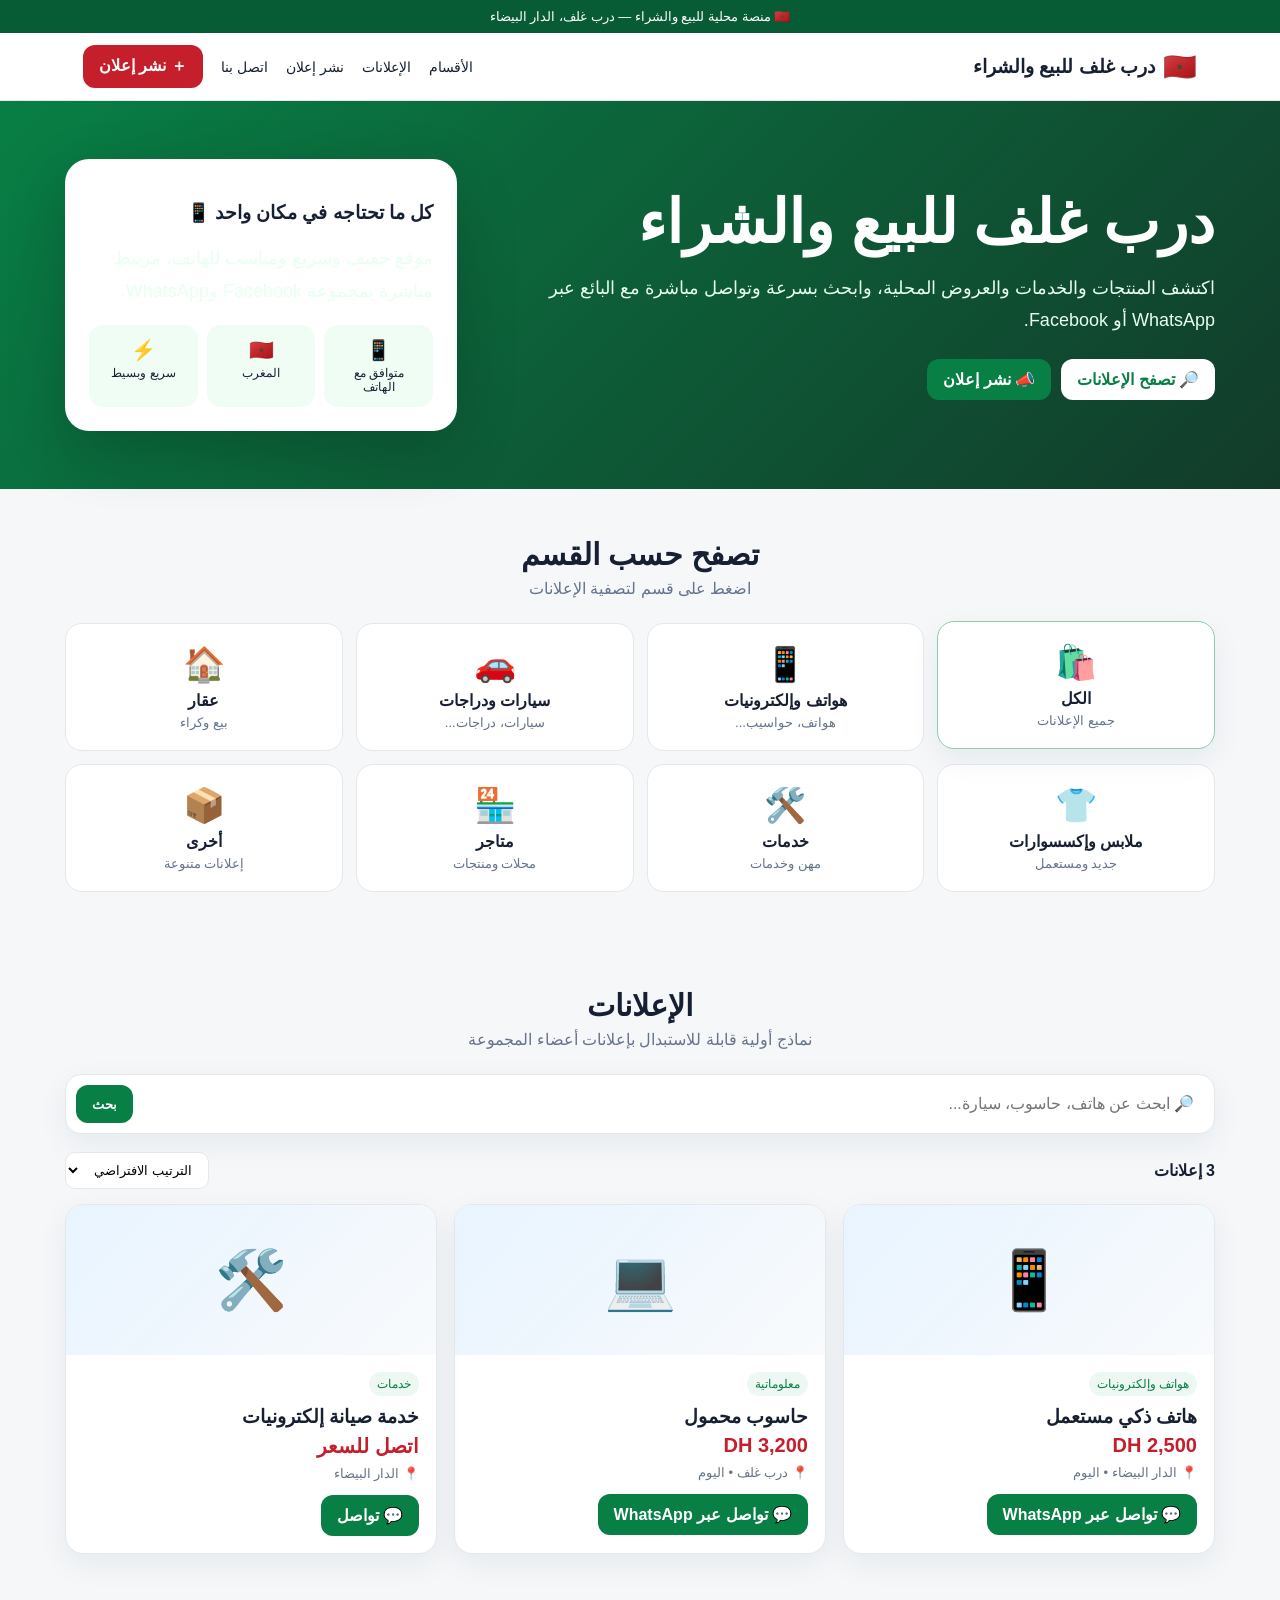
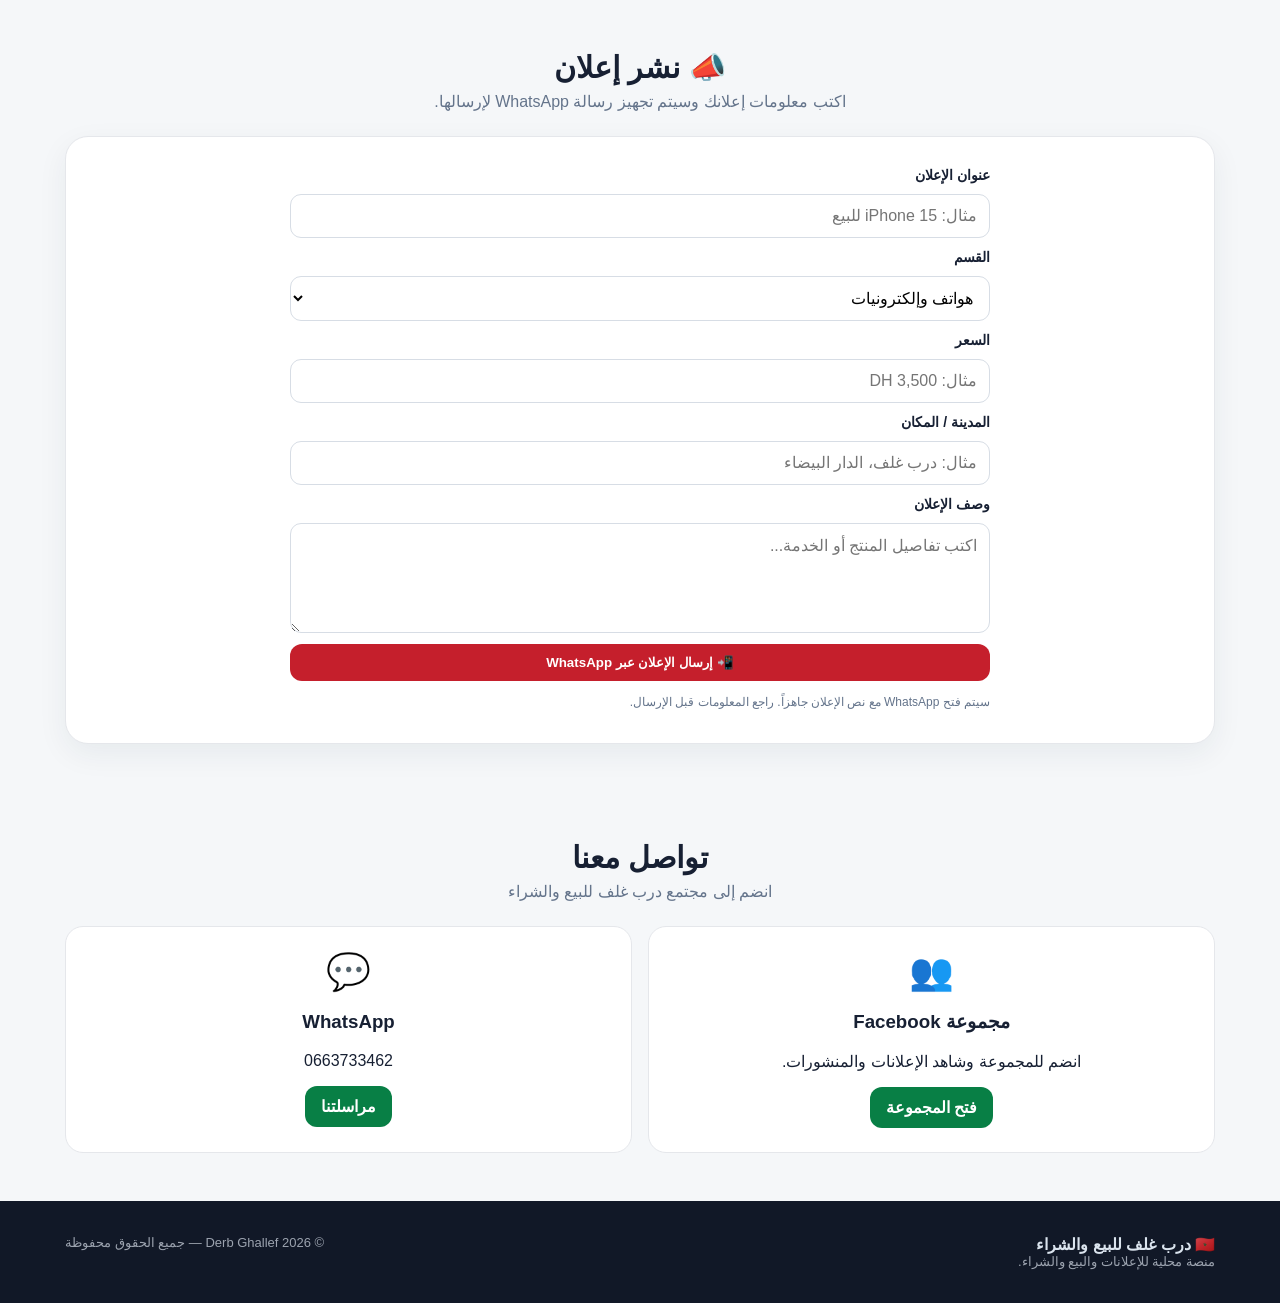
==== index.html @ d39ea241 "Add files via upload" ====
<!doctype html>
<html lang="ar" dir="rtl">
<head>
<meta charset="utf-8"><meta name="viewport" content="width=device-width,initial-scale=1">
<title>درب غلف للبيع والشراء 🇲🇦</title>
<meta name="description" content="درب غلف للبيع والشراء — إعلانات محلية في الدار البيضاء والمغرب.">
<style>
:root{--g:#087f45;--gd:#075c35;--r:#c51f2c;--ink:#172033;--mut:#64748b;--bg:#f5f7f9;--card:#fff;--line:#e5e7eb;--shadow:0 10px 30px #102a4310}*{box-sizing:border-box}html{scroll-behavior:smooth}body{margin:0;background:var(--bg);color:var(--ink);font-family:Arial,"Noto Sans Arabic",sans-serif}a{text-decoration:none;color:inherit}.top{background:var(--gd);color:#fff;text-align:center;padding:9px 12px;font-size:13px}header{background:#fff;border-bottom:1px solid var(--line);position:sticky;top:0;z-index:20}.nav{max-width:1150px;margin:auto;padding:12px 18px;display:flex;align-items:center;gap:18px}.logo{font-weight:900;font-size:19px;display:flex;align-items:center;gap:8px;white-space:nowrap}.logo span:first-child{font-size:27px}.links{display:flex;gap:18px;margin-right:auto;font-size:14px}.btn{display:inline-flex;align-items:center;justify-content:center;gap:7px;background:var(--g);color:#fff;border:0;border-radius:12px;padding:11px 16px;font-weight:800;cursor:pointer}.btn.red{background:var(--r)}.btn.light{background:#eef8f2;color:var(--g)}.hero{background:linear-gradient(135deg,#087f45,#123b2a);color:#fff;padding:58px 18px}.wrap{max-width:1150px;margin:auto}.heroGrid{display:grid;grid-template-columns:1.3fr .7fr;gap:30px;align-items:center}.hero h1{font-size:clamp(34px,6vw,60px);line-height:1.05;margin:0 0 15px}.hero p{font-size:18px;line-height:1.8;color:#e8fff1;max-width:680px}.heroBtns{display:flex;gap:10px;flex-wrap:wrap;margin-top:22px}.hero .btn.light{background:#fff;color:var(--g)}.heroCard{background:#fff;color:var(--ink);border-radius:24px;padding:24px;box-shadow:0 20px 60px #0003}.stats{display:grid;grid-template-columns:repeat(3,1fr);gap:9px}.stat{background:#f0fdf4;border-radius:14px;padding:13px;text-align:center;font-size:12px}.stat b{display:block;color:var(--g);font-size:20px;margin-bottom:4px}section{padding:48px 18px}.title{text-align:center;margin-bottom:25px}.title h2{font-size:30px;margin:0 0 7px}.title p{color:var(--mut);margin:0}.searchBox{display:flex;gap:9px;background:#fff;padding:10px;border:1px solid var(--line);border-radius:16px;box-shadow:var(--shadow);margin-bottom:18px}.searchBox input{flex:1;border:0;outline:0;font-size:16px;padding:10px;background:transparent}.cats{display:grid;grid-template-columns:repeat(4,1fr);gap:13px}.cat{background:#fff;border:1px solid var(--line);border-radius:17px;padding:20px;text-align:center;transition:.2s;cursor:pointer}.cat:hover,.cat.active{border-color:#8bd0aa;transform:translateY(-2px);box-shadow:var(--shadow)}.cat i{font-style:normal;font-size:34px;display:block;margin-bottom:7px}.cat small{display:block;color:var(--mut);margin-top:5px}.listTop{display:flex;align-items:center;justify-content:space-between;gap:12px;margin-bottom:15px}.filter{border:1px solid var(--line);background:#fff;padding:9px 12px;border-radius:10px}.listings{display:grid;grid-template-columns:repeat(3,1fr);gap:17px}.item{background:#fff;border:1px solid var(--line);border-radius:18px;overflow:hidden;box-shadow:var(--shadow)}.pic{height:150px;display:grid;place-items:center;background:linear-gradient(135deg,#e8f4ff,#f8fafc);font-size:58px}.itembody{padding:17px}.tag{display:inline-block;background:#eef8f2;color:var(--g);font-size:12px;padding:5px 8px;border-radius:99px}.item h3{margin:10px 0 6px}.price{color:var(--r);font-size:20px;font-weight:900}.meta{color:var(--mut);font-size:13px;margin:8px 0 14px}.empty{display:none;text-align:center;padding:30px;color:var(--mut);background:#fff;border-radius:16px;border:1px dashed #cbd5e1}.cta{background:#fff;border:1px solid var(--line);border-radius:23px;padding:30px;text-align:center;box-shadow:var(--shadow)}.form{max-width:700px;margin:auto;text-align:right;display:grid;gap:11px}.form label{font-weight:700;font-size:14px}.form input,.form textarea,.form select{width:100%;border:1px solid #d7dde5;border-radius:11px;padding:12px;font:inherit;outline:0;background:#fff}.form textarea{min-height:110px;resize:vertical}.contactGrid{display:grid;grid-template-columns:1fr 1fr;gap:16px}.contactCard{background:#fff;border:1px solid var(--line);border-radius:18px;padding:24px;text-align:center}.contactCard .big{font-size:36px}.note{font-size:12px;color:var(--mut);line-height:1.7}footer{background:#111827;color:#dbe4ee;padding:34px 18px}.foot{max-width:1150px;margin:auto;display:flex;justify-content:space-between;gap:20px;flex-wrap:wrap}.small{color:#9ca3af;font-size:13px}.mobileBar{display:none}
@media(max-width:850px){.heroGrid{grid-template-columns:1fr}.links{display:none}.cats{grid-template-columns:repeat(2,1fr)}.listings{grid-template-columns:1fr 1fr}.contactGrid{grid-template-columns:1fr}}
@media(max-width:540px){.nav{padding:10px 12px}.logo{font-size:16px}.nav>.btn{font-size:12px;padding:9px 10px;margin-right:auto}.hero{padding:42px 15px}.hero h1{font-size:39px}.hero p{font-size:16px}.stats{grid-template-columns:1fr 1fr}.stat:last-child{grid-column:1/-1}.cats,.listings{grid-template-columns:1fr}.listTop{align-items:flex-start;flex-direction:column}.searchBox{position:sticky;top:58px;z-index:5}.mobileBar{display:flex;position:fixed;bottom:0;right:0;left:0;background:#fff;border-top:1px solid var(--line);z-index:30;padding:8px;gap:7px}.mobileBar a{flex:1;text-align:center;font-size:12px;padding:9px 4px;border-radius:10px}.mobileBar a:first-child{background:#eef8f2;color:var(--g)}.mobileBar a:last-child{background:var(--r);color:#fff}body{padding-bottom:60px}}
</style></head>
<body>
<div class="top">🇲🇦 منصة محلية للبيع والشراء — درب غلف، الدار البيضاء</div>
<header><nav class="nav wrap"><a class="logo" href="#"><span>🇲🇦</span>درب غلف للبيع والشراء</a><div class="links"><a href="#categories">الأقسام</a><a href="#annonces">الإعلانات</a><a href="#publish">نشر إعلان</a><a href="#contact">اتصل بنا</a></div><a class="btn red" href="#publish">＋ نشر إعلان</a></nav></header>
<main>
<section class="hero"><div class="wrap heroGrid"><div><h1>درب غلف للبيع والشراء</h1><p>اكتشف المنتجات والخدمات والعروض المحلية، وابحث بسرعة وتواصل مباشرة مع البائع عبر WhatsApp أو Facebook.</p><div class="heroBtns"><a class="btn light" href="#annonces">🔎 تصفح الإعلانات</a><a class="btn" href="#publish">📣 نشر إعلان</a></div></div><div class="heroCard"><h3>كل ما تحتاجه في مكان واحد 📱</h3><p>موقع خفيف وسريع ومناسب للهاتف، مرتبط مباشرة بمجموعة Facebook وWhatsApp.</p><div class="stats"><div class="stat"><b>📱</b>متوافق مع الهاتف</div><div class="stat"><b>🇲🇦</b>المغرب</div><div class="stat"><b>⚡</b>سريع وبسيط</div></div></div></div></section>
<section id="categories"><div class="wrap"><div class="title"><h2>تصفح حسب القسم</h2><p>اضغط على قسم لتصفية الإعلانات</p></div><div class="cats" id="cats">
<div class="cat active" data-cat="all"><i>🛍️</i><b>الكل</b><small>جميع الإعلانات</small></div><div class="cat" data-cat="phone"><i>📱</i><b>هواتف وإلكترونيات</b><small>هواتف، حواسيب...</small></div><div class="cat" data-cat="car"><i>🚗</i><b>سيارات ودراجات</b><small>سيارات، دراجات...</small></div><div class="cat" data-cat="home"><i>🏠</i><b>عقار</b><small>بيع وكراء</small></div><div class="cat" data-cat="fashion"><i>👕</i><b>ملابس وإكسسوارات</b><small>جديد ومستعمل</small></div><div class="cat" data-cat="service"><i>🛠️</i><b>خدمات</b><small>مهن وخدمات</small></div><div class="cat" data-cat="shop"><i>🏪</i><b>متاجر</b><small>محلات ومنتجات</small></div><div class="cat" data-cat="other"><i>📦</i><b>أخرى</b><small>إعلانات متنوعة</small></div>
</div></div></section>
<section id="annonces"><div class="wrap"><div class="title"><h2>الإعلانات</h2><p>نماذج أولية قابلة للاستبدال بإعلانات أعضاء المجموعة</p></div><div class="searchBox"><input id="search" placeholder="🔎 ابحث عن هاتف، حاسوب، سيارة..."><button class="btn" onclick="filterAds()">بحث</button></div><div class="listTop"><b id="count">3 إعلانات</b><select class="filter" id="sort" onchange="sortAds()"><option value="default">الترتيب الافتراضي</option><option value="price">السعر: من الأقل</option></select></div><div class="listings" id="listings">
<article class="item" data-cat="phone" data-title="هاتف ذكي مستعمل" data-price="2500"><div class="pic">📱</div><div class="itembody"><span class="tag">هواتف وإلكترونيات</span><h3>هاتف ذكي مستعمل</h3><div class="price">2,500 DH</div><div class="meta">📍 الدار البيضاء • اليوم</div><a class="btn" href="https://wa.me/212663733462?text=السلام%20عليكم،%20أريد%20الاستفسار%20عن%20إعلان%20الهاتف" target="_blank" rel="noopener">💬 تواصل عبر WhatsApp</a></div></article>
<article class="item" data-cat="phone" data-title="حاسوب محمول" data-price="3200"><div class="pic">💻</div><div class="itembody"><span class="tag">معلوماتية</span><h3>حاسوب محمول</h3><div class="price">3,200 DH</div><div class="meta">📍 درب غلف • اليوم</div><a class="btn" href="https://wa.me/212663733462?text=السلام%20عليكم،%20أريد%20الاستفسار%20عن%20إعلان%20الحاسوب" target="_blank" rel="noopener">💬 تواصل عبر WhatsApp</a></div></article>
<article class="item" data-cat="service" data-title="خدمة صيانة إلكترونيات" data-price="0"><div class="pic">🛠️</div><div class="itembody"><span class="tag">خدمات</span><h3>خدمة صيانة إلكترونيات</h3><div class="price">اتصل للسعر</div><div class="meta">📍 الدار البيضاء</div><a class="btn" href="https://wa.me/212663733462?text=السلام%20عليكم،%20أريد%20الاستفسار%20عن%20خدمة%20الصيانة" target="_blank" rel="noopener">💬 تواصل</a></div></article>
</div><div class="empty" id="empty">لم نجد إعلاناً مطابقاً لبحثك. جرّب كلمة أخرى.</div></div></section>
<section id="publish"><div class="wrap"><div class="title"><h2>📣 نشر إعلان</h2><p>اكتب معلومات إعلانك وسيتم تجهيز رسالة WhatsApp لإرسالها.</p></div><div class="cta"><div class="form"><label>عنوان الإعلان</label><input id="adTitle" placeholder="مثال: iPhone 15 للبيع"><label>القسم</label><select id="adCat"><option>هواتف وإلكترونيات</option><option>سيارات ودراجات</option><option>عقار</option><option>ملابس وإكسسوارات</option><option>خدمات</option><option>متاجر</option><option>أخرى</option></select><label>السعر</label><input id="adPrice" placeholder="مثال: 3,500 DH"><label>المدينة / المكان</label><input id="adPlace" placeholder="مثال: درب غلف، الدار البيضاء"><label>وصف الإعلان</label><textarea id="adDesc" placeholder="اكتب تفاصيل المنتج أو الخدمة..."></textarea><button class="btn red" onclick="sendAd()">📲 إرسال الإعلان عبر WhatsApp</button><div class="note">سيتم فتح WhatsApp مع نص الإعلان جاهزاً. راجع المعلومات قبل الإرسال.</div></div></div></div></section>
<section id="contact"><div class="wrap"><div class="title"><h2>تواصل معنا</h2><p>انضم إلى مجتمع درب غلف للبيع والشراء</p></div><div class="contactGrid"><div class="contactCard"><div class="big">👥</div><h3>مجموعة Facebook</h3><p>انضم للمجموعة وشاهد الإعلانات والمنشورات.</p><a class="btn" href="https://www.facebook.com/share/g/1dD9e8fF5Z/" target="_blank" rel="noopener">فتح المجموعة</a></div><div class="contactCard"><div class="big">💬</div><h3>WhatsApp</h3><p>0663733462</p><a class="btn" href="https://wa.me/212663733462" target="_blank" rel="noopener">مراسلتنا</a></div></div></div></section>
</main>
<footer><div class="foot"><div><strong>🇲🇦 درب غلف للبيع والشراء</strong><div class="small">منصة محلية للإعلانات والبيع والشراء.</div></div><div class="small">© 2026 Derb Ghallef — جميع الحقوق محفوظة</div></div></footer>
<div class="mobileBar"><a href="#annonces">🔎 الإعلانات</a><a href="#publish">📣 نشر إعلان</a></div>
<script>
let selected='all';
const cards=()=>Array.from(document.querySelectorAll('.item'));
function filterAds(){const q=document.getElementById('search').value.trim().toLowerCase();let n=0;cards().forEach(c=>{const okCat=selected==='all'||c.dataset.cat===selected;const okText=!q||c.dataset.title.toLowerCase().includes(q);const show=okCat&&okText;c.style.display=show?'block':'none';if(show)n++});document.getElementById('count').textContent=n+' إعلانات';document.getElementById('empty').style.display=n?'none':'block'}
document.querySelectorAll('.cat').forEach(c=>c.addEventListener('click',()=>{document.querySelectorAll('.cat').forEach(x=>x.classList.remove('active'));c.classList.add('active');selected=c.dataset.cat;filterAds();document.getElementById('annonces').scrollIntoView({behavior:'smooth'})}));
document.getElementById('search').addEventListener('input',filterAds);
function sortAds(){if(document.getElementById('sort').value==='price'){const box=document.getElementById('listings');cards().sort((a,b)=>Number(a.dataset.price)-Number(b.dataset.price)).forEach(c=>box.appendChild(c))}}
function sendAd(){const t=document.getElementById('adTitle').value.trim(),cat=document.getElementById('adCat').value,p=document.getElementById('adPrice').value.trim(),place=document.getElementById('adPlace').value.trim(),d=document.getElementById('adDesc').value.trim();if(!t||!p||!place||!d){alert('المرجو ملء جميع الخانات الأساسية.');return}const msg=`السلام عليكم، أريد نشر إعلان على موقع درب غلف للبيع والشراء\n\n📌 العنوان: ${t}\n📂 القسم: ${cat}\n💰 السعر: ${p}\n📍 المكان: ${place}\n📝 الوصف: ${d}`;window.open('https://wa.me/212663733462?text='+encodeURIComponent(msg),'_blank')}
</script></body></html>
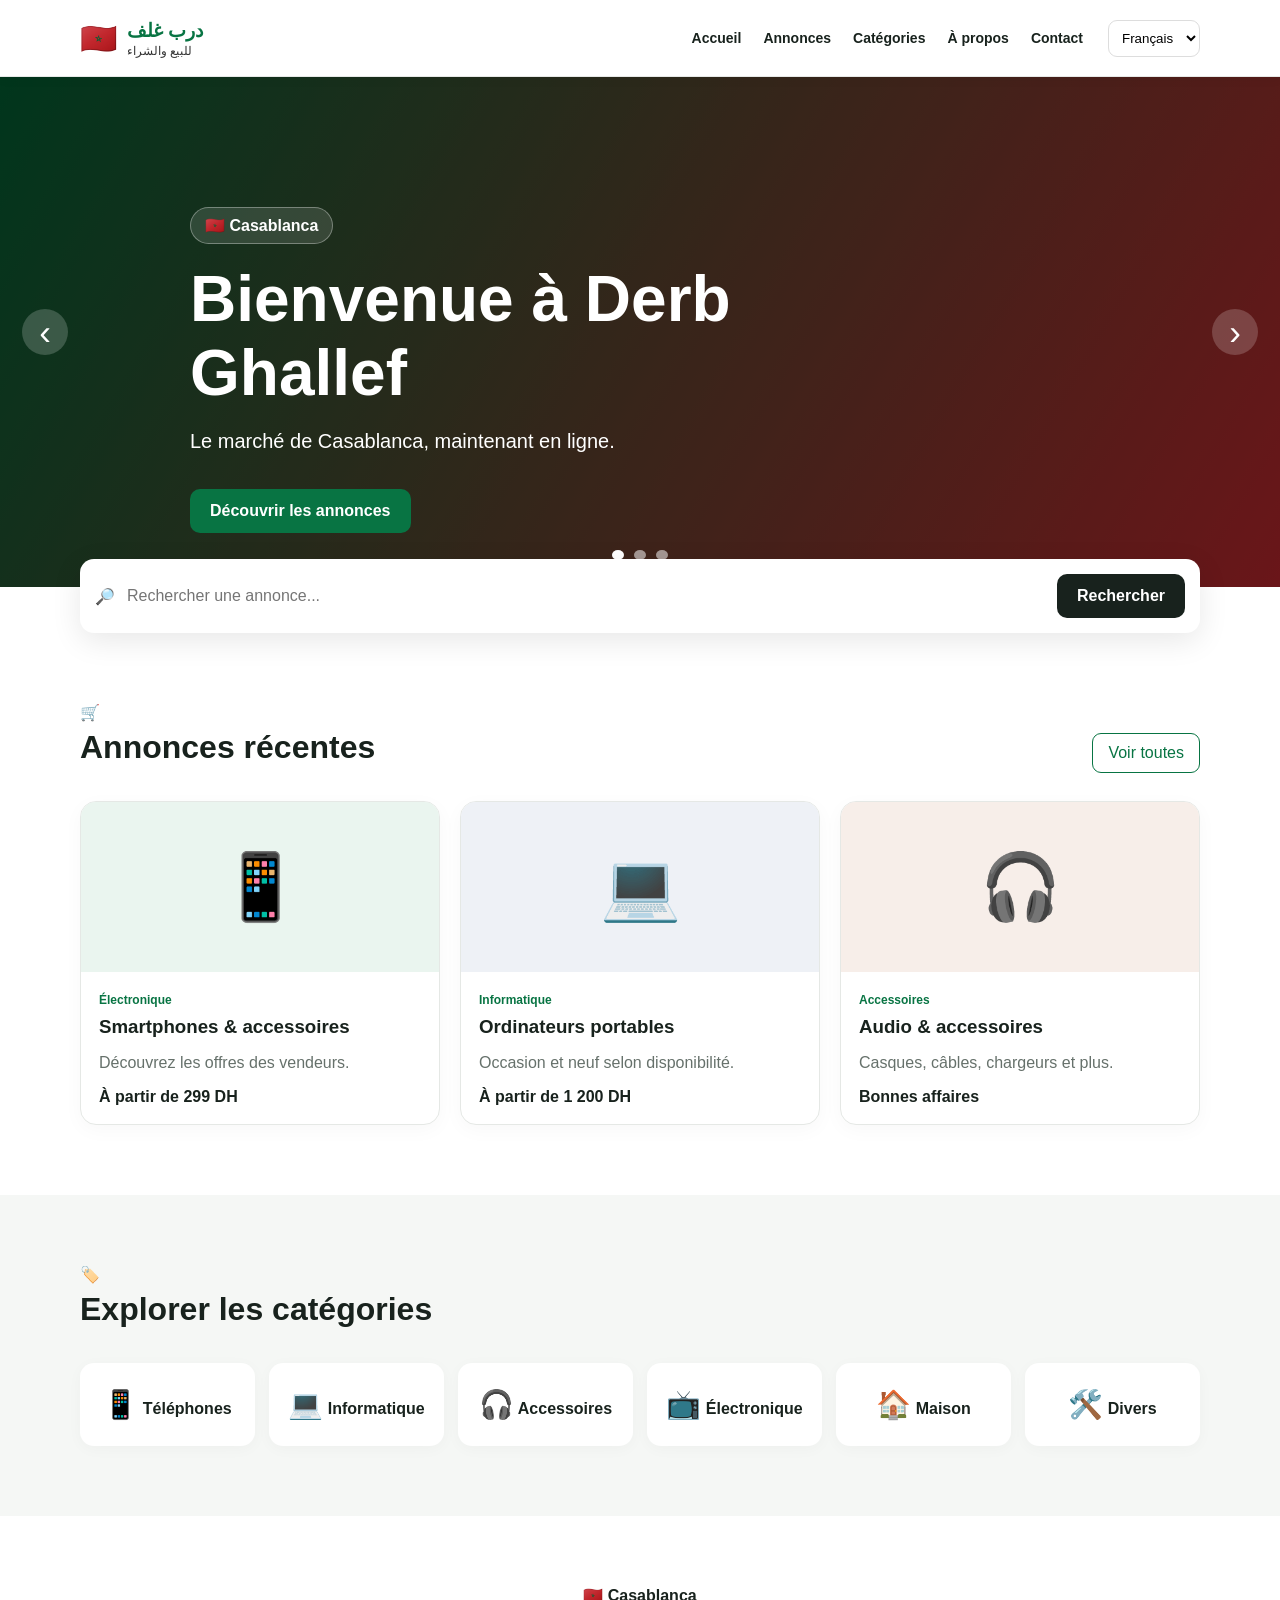
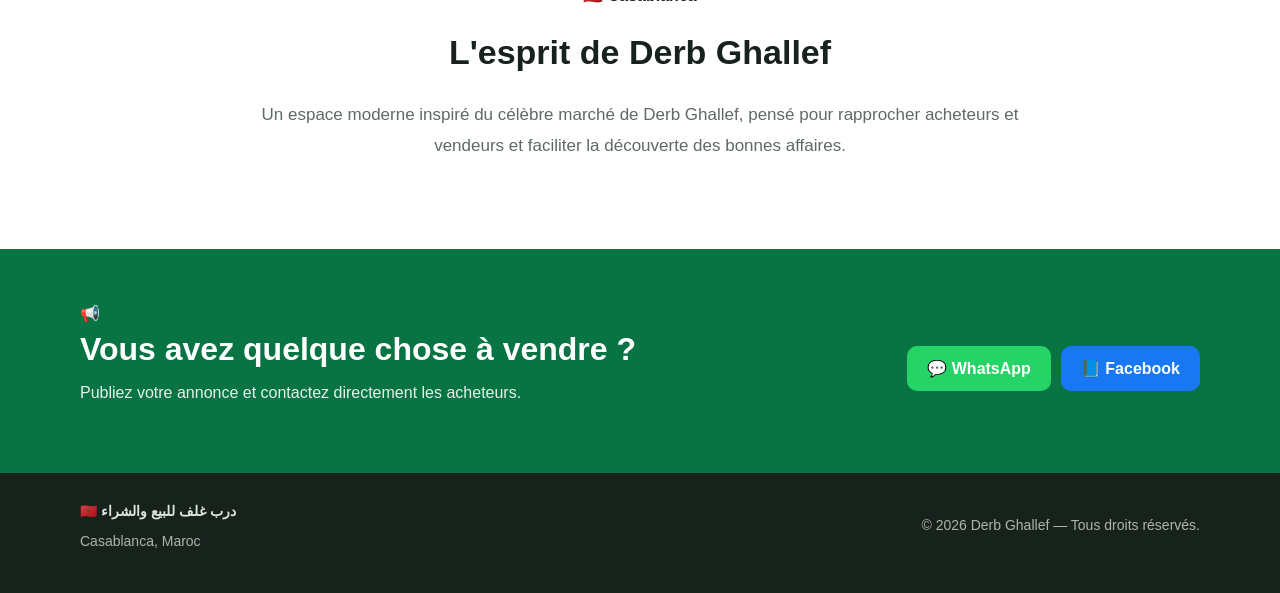
==== commit 7b8fd81e: "Add files via upload" ====
--- a/index.html
+++ b/index.html
@@ -1,38 +1,79 @@
-<!doctype html>
-<html lang="ar" dir="rtl">
+<!DOCTYPE html>
+<html lang="fr" dir="ltr">
 <head>
-<meta charset="utf-8"><meta name="viewport" content="width=device-width,initial-scale=1">
-<title>درب غلف للبيع والشراء 🇲🇦</title>
-<meta name="description" content="درب غلف للبيع والشراء — إعلانات محلية في الدار البيضاء والمغرب.">
-<style>
-:root{--g:#087f45;--gd:#075c35;--r:#c51f2c;--ink:#172033;--mut:#64748b;--bg:#f5f7f9;--card:#fff;--line:#e5e7eb;--shadow:0 10px 30px #102a4310}*{box-sizing:border-box}html{scroll-behavior:smooth}body{margin:0;background:var(--bg);color:var(--ink);font-family:Arial,"Noto Sans Arabic",sans-serif}a{text-decoration:none;color:inherit}.top{background:var(--gd);color:#fff;text-align:center;padding:9px 12px;font-size:13px}header{background:#fff;border-bottom:1px solid var(--line);position:sticky;top:0;z-index:20}.nav{max-width:1150px;margin:auto;padding:12px 18px;display:flex;align-items:center;gap:18px}.logo{font-weight:900;font-size:19px;display:flex;align-items:center;gap:8px;white-space:nowrap}.logo span:first-child{font-size:27px}.links{display:flex;gap:18px;margin-right:auto;font-size:14px}.btn{display:inline-flex;align-items:center;justify-content:center;gap:7px;background:var(--g);color:#fff;border:0;border-radius:12px;padding:11px 16px;font-weight:800;cursor:pointer}.btn.red{background:var(--r)}.btn.light{background:#eef8f2;color:var(--g)}.hero{background:linear-gradient(135deg,#087f45,#123b2a);color:#fff;padding:58px 18px}.wrap{max-width:1150px;margin:auto}.heroGrid{display:grid;grid-template-columns:1.3fr .7fr;gap:30px;align-items:center}.hero h1{font-size:clamp(34px,6vw,60px);line-height:1.05;margin:0 0 15px}.hero p{font-size:18px;line-height:1.8;color:#e8fff1;max-width:680px}.heroBtns{display:flex;gap:10px;flex-wrap:wrap;margin-top:22px}.hero .btn.light{background:#fff;color:var(--g)}.heroCard{background:#fff;color:var(--ink);border-radius:24px;padding:24px;box-shadow:0 20px 60px #0003}.stats{display:grid;grid-template-columns:repeat(3,1fr);gap:9px}.stat{background:#f0fdf4;border-radius:14px;padding:13px;text-align:center;font-size:12px}.stat b{display:block;color:var(--g);font-size:20px;margin-bottom:4px}section{padding:48px 18px}.title{text-align:center;margin-bottom:25px}.title h2{font-size:30px;margin:0 0 7px}.title p{color:var(--mut);margin:0}.searchBox{display:flex;gap:9px;background:#fff;padding:10px;border:1px solid var(--line);border-radius:16px;box-shadow:var(--shadow);margin-bottom:18px}.searchBox input{flex:1;border:0;outline:0;font-size:16px;padding:10px;background:transparent}.cats{display:grid;grid-template-columns:repeat(4,1fr);gap:13px}.cat{background:#fff;border:1px solid var(--line);border-radius:17px;padding:20px;text-align:center;transition:.2s;cursor:pointer}.cat:hover,.cat.active{border-color:#8bd0aa;transform:translateY(-2px);box-shadow:var(--shadow)}.cat i{font-style:normal;font-size:34px;display:block;margin-bottom:7px}.cat small{display:block;color:var(--mut);margin-top:5px}.listTop{display:flex;align-items:center;justify-content:space-between;gap:12px;margin-bottom:15px}.filter{border:1px solid var(--line);background:#fff;padding:9px 12px;border-radius:10px}.listings{display:grid;grid-template-columns:repeat(3,1fr);gap:17px}.item{background:#fff;border:1px solid var(--line);border-radius:18px;overflow:hidden;box-shadow:var(--shadow)}.pic{height:150px;display:grid;place-items:center;background:linear-gradient(135deg,#e8f4ff,#f8fafc);font-size:58px}.itembody{padding:17px}.tag{display:inline-block;background:#eef8f2;color:var(--g);font-size:12px;padding:5px 8px;border-radius:99px}.item h3{margin:10px 0 6px}.price{color:var(--r);font-size:20px;font-weight:900}.meta{color:var(--mut);font-size:13px;margin:8px 0 14px}.empty{display:none;text-align:center;padding:30px;color:var(--mut);background:#fff;border-radius:16px;border:1px dashed #cbd5e1}.cta{background:#fff;border:1px solid var(--line);border-radius:23px;padding:30px;text-align:center;box-shadow:var(--shadow)}.form{max-width:700px;margin:auto;text-align:right;display:grid;gap:11px}.form label{font-weight:700;font-size:14px}.form input,.form textarea,.form select{width:100%;border:1px solid #d7dde5;border-radius:11px;padding:12px;font:inherit;outline:0;background:#fff}.form textarea{min-height:110px;resize:vertical}.contactGrid{display:grid;grid-template-columns:1fr 1fr;gap:16px}.contactCard{background:#fff;border:1px solid var(--line);border-radius:18px;padding:24px;text-align:center}.contactCard .big{font-size:36px}.note{font-size:12px;color:var(--mut);line-height:1.7}footer{background:#111827;color:#dbe4ee;padding:34px 18px}.foot{max-width:1150px;margin:auto;display:flex;justify-content:space-between;gap:20px;flex-wrap:wrap}.small{color:#9ca3af;font-size:13px}.mobileBar{display:none}
-@media(max-width:850px){.heroGrid{grid-template-columns:1fr}.links{display:none}.cats{grid-template-columns:repeat(2,1fr)}.listings{grid-template-columns:1fr 1fr}.contactGrid{grid-template-columns:1fr}}
-@media(max-width:540px){.nav{padding:10px 12px}.logo{font-size:16px}.nav>.btn{font-size:12px;padding:9px 10px;margin-right:auto}.hero{padding:42px 15px}.hero h1{font-size:39px}.hero p{font-size:16px}.stats{grid-template-columns:1fr 1fr}.stat:last-child{grid-column:1/-1}.cats,.listings{grid-template-columns:1fr}.listTop{align-items:flex-start;flex-direction:column}.searchBox{position:sticky;top:58px;z-index:5}.mobileBar{display:flex;position:fixed;bottom:0;right:0;left:0;background:#fff;border-top:1px solid var(--line);z-index:30;padding:8px;gap:7px}.mobileBar a{flex:1;text-align:center;font-size:12px;padding:9px 4px;border-radius:10px}.mobileBar a:first-child{background:#eef8f2;color:var(--g)}.mobileBar a:last-child{background:var(--r);color:#fff}body{padding-bottom:60px}}
-</style></head>
+<meta charset="UTF-8">
+<meta name="viewport" content="width=device-width, initial-scale=1.0">
+<title>درب غلف للبيع والشراء</title>
+<meta name="description" content="درب غلف للبيع والشراء - سوق درب غلف بالدار البيضاء">
+<link rel="stylesheet" href="style.css">
+</head>
 <body>
-<div class="top">🇲🇦 منصة محلية للبيع والشراء — درب غلف، الدار البيضاء</div>
-<header><nav class="nav wrap"><a class="logo" href="#"><span>🇲🇦</span>درب غلف للبيع والشراء</a><div class="links"><a href="#categories">الأقسام</a><a href="#annonces">الإعلانات</a><a href="#publish">نشر إعلان</a><a href="#contact">اتصل بنا</a></div><a class="btn red" href="#publish">＋ نشر إعلان</a></nav></header>
-<main>
-<section class="hero"><div class="wrap heroGrid"><div><h1>درب غلف للبيع والشراء</h1><p>اكتشف المنتجات والخدمات والعروض المحلية، وابحث بسرعة وتواصل مباشرة مع البائع عبر WhatsApp أو Facebook.</p><div class="heroBtns"><a class="btn light" href="#annonces">🔎 تصفح الإعلانات</a><a class="btn" href="#publish">📣 نشر إعلان</a></div></div><div class="heroCard"><h3>كل ما تحتاجه في مكان واحد 📱</h3><p>موقع خفيف وسريع ومناسب للهاتف، مرتبط مباشرة بمجموعة Facebook وWhatsApp.</p><div class="stats"><div class="stat"><b>📱</b>متوافق مع الهاتف</div><div class="stat"><b>🇲🇦</b>المغرب</div><div class="stat"><b>⚡</b>سريع وبسيط</div></div></div></div></section>
-<section id="categories"><div class="wrap"><div class="title"><h2>تصفح حسب القسم</h2><p>اضغط على قسم لتصفية الإعلانات</p></div><div class="cats" id="cats">
-<div class="cat active" data-cat="all"><i>🛍️</i><b>الكل</b><small>جميع الإعلانات</small></div><div class="cat" data-cat="phone"><i>📱</i><b>هواتف وإلكترونيات</b><small>هواتف، حواسيب...</small></div><div class="cat" data-cat="car"><i>🚗</i><b>سيارات ودراجات</b><small>سيارات، دراجات...</small></div><div class="cat" data-cat="home"><i>🏠</i><b>عقار</b><small>بيع وكراء</small></div><div class="cat" data-cat="fashion"><i>👕</i><b>ملابس وإكسسوارات</b><small>جديد ومستعمل</small></div><div class="cat" data-cat="service"><i>🛠️</i><b>خدمات</b><small>مهن وخدمات</small></div><div class="cat" data-cat="shop"><i>🏪</i><b>متاجر</b><small>محلات ومنتجات</small></div><div class="cat" data-cat="other"><i>📦</i><b>أخرى</b><small>إعلانات متنوعة</small></div>
-</div></div></section>
-<section id="annonces"><div class="wrap"><div class="title"><h2>الإعلانات</h2><p>نماذج أولية قابلة للاستبدال بإعلانات أعضاء المجموعة</p></div><div class="searchBox"><input id="search" placeholder="🔎 ابحث عن هاتف، حاسوب، سيارة..."><button class="btn" onclick="filterAds()">بحث</button></div><div class="listTop"><b id="count">3 إعلانات</b><select class="filter" id="sort" onchange="sortAds()"><option value="default">الترتيب الافتراضي</option><option value="price">السعر: من الأقل</option></select></div><div class="listings" id="listings">
-<article class="item" data-cat="phone" data-title="هاتف ذكي مستعمل" data-price="2500"><div class="pic">📱</div><div class="itembody"><span class="tag">هواتف وإلكترونيات</span><h3>هاتف ذكي مستعمل</h3><div class="price">2,500 DH</div><div class="meta">📍 الدار البيضاء • اليوم</div><a class="btn" href="https://wa.me/212663733462?text=السلام%20عليكم،%20أريد%20الاستفسار%20عن%20إعلان%20الهاتف" target="_blank" rel="noopener">💬 تواصل عبر WhatsApp</a></div></article>
-<article class="item" data-cat="phone" data-title="حاسوب محمول" data-price="3200"><div class="pic">💻</div><div class="itembody"><span class="tag">معلوماتية</span><h3>حاسوب محمول</h3><div class="price">3,200 DH</div><div class="meta">📍 درب غلف • اليوم</div><a class="btn" href="https://wa.me/212663733462?text=السلام%20عليكم،%20أريد%20الاستفسار%20عن%20إعلان%20الحاسوب" target="_blank" rel="noopener">💬 تواصل عبر WhatsApp</a></div></article>
-<article class="item" data-cat="service" data-title="خدمة صيانة إلكترونيات" data-price="0"><div class="pic">🛠️</div><div class="itembody"><span class="tag">خدمات</span><h3>خدمة صيانة إلكترونيات</h3><div class="price">اتصل للسعر</div><div class="meta">📍 الدار البيضاء</div><a class="btn" href="https://wa.me/212663733462?text=السلام%20عليكم،%20أريد%20الاستفسار%20عن%20خدمة%20الصيانة" target="_blank" rel="noopener">💬 تواصل</a></div></article>
-</div><div class="empty" id="empty">لم نجد إعلاناً مطابقاً لبحثك. جرّب كلمة أخرى.</div></div></section>
-<section id="publish"><div class="wrap"><div class="title"><h2>📣 نشر إعلان</h2><p>اكتب معلومات إعلانك وسيتم تجهيز رسالة WhatsApp لإرسالها.</p></div><div class="cta"><div class="form"><label>عنوان الإعلان</label><input id="adTitle" placeholder="مثال: iPhone 15 للبيع"><label>القسم</label><select id="adCat"><option>هواتف وإلكترونيات</option><option>سيارات ودراجات</option><option>عقار</option><option>ملابس وإكسسوارات</option><option>خدمات</option><option>متاجر</option><option>أخرى</option></select><label>السعر</label><input id="adPrice" placeholder="مثال: 3,500 DH"><label>المدينة / المكان</label><input id="adPlace" placeholder="مثال: درب غلف، الدار البيضاء"><label>وصف الإعلان</label><textarea id="adDesc" placeholder="اكتب تفاصيل المنتج أو الخدمة..."></textarea><button class="btn red" onclick="sendAd()">📲 إرسال الإعلان عبر WhatsApp</button><div class="note">سيتم فتح WhatsApp مع نص الإعلان جاهزاً. راجع المعلومات قبل الإرسال.</div></div></div></div></section>
-<section id="contact"><div class="wrap"><div class="title"><h2>تواصل معنا</h2><p>انضم إلى مجتمع درب غلف للبيع والشراء</p></div><div class="contactGrid"><div class="contactCard"><div class="big">👥</div><h3>مجموعة Facebook</h3><p>انضم للمجموعة وشاهد الإعلانات والمنشورات.</p><a class="btn" href="https://www.facebook.com/share/g/1dD9e8fF5Z/" target="_blank" rel="noopener">فتح المجموعة</a></div><div class="contactCard"><div class="big">💬</div><h3>WhatsApp</h3><p>0663733462</p><a class="btn" href="https://wa.me/212663733462" target="_blank" rel="noopener">مراسلتنا</a></div></div></div></section>
+<header class="header">
+  <div class="container nav">
+    <a class="brand" href="#accueil">
+      <span class="flag">🇲🇦</span>
+      <span><strong data-i18n="brand">درب غلف</strong><small data-i18n="brandSub">للبيع والشراء</small></span>
+    </a>
+    <button class="menu-btn" aria-label="Menu">☰</button>
+    <nav id="navLinks">
+      <a href="#accueil" data-i18n="home">Accueil</a>
+      <a href="#annonces" data-i18n="ads">Annonces</a>
+      <a href="#categories" data-i18n="categories">Catégories</a>
+      <a href="#apropos" data-i18n="about">À propos</a>
+      <a href="#contact" data-i18n="contact">Contact</a>
+    </nav>
+    <select id="language" aria-label="Language">
+      <option value="ar">العربية</option><option value="fr" selected>Français</option><option value="en">English</option>
+    </select>
+  </div>
+</header>
+
+<main id="accueil">
+<section class="hero">
+  <div class="slider">
+    <div class="slide active">
+      <div class="slide-bg bg1"></div>
+      <div class="slide-content"><span class="badge">🇲🇦 Casablanca</span><h1 data-i18n="welcome">Bienvenue à Derb Ghallef</h1><p data-i18n="heroText">Le marché de Casablanca, maintenant en ligne.</p><a href="#annonces" class="btn" data-i18n="discover">Découvrir les annonces</a></div>
+    </div>
+    <div class="slide">
+      <div class="slide-bg bg2"></div>
+      <div class="slide-content"><span class="badge">🛍️ Derb Ghallef</span><h1 data-i18n="market">Le cœur du marché</h1><p data-i18n="marketText">Découvrez boutiques, produits et bonnes affaires.</p><a href="#categories" class="btn" data-i18n="browse">Parcourir les catégories</a></div>
+    </div>
+    <div class="slide">
+      <div class="slide-bg bg3"></div>
+      <div class="slide-content"><span class="badge">📱 Vente & Achat</span><h1 data-i18n="digital">Derb Ghallef en version digitale</h1><p data-i18n="digitalText">Publiez, recherchez et contactez directement les vendeurs.</p><a href="#contact" class="btn" data-i18n="publish">Publier une annonce</a></div>
+    </div>
+    <button class="prev" aria-label="Previous">‹</button><button class="next" aria-label="Next">›</button>
+    <div class="dots"><button class="dot active"></button><button class="dot"></button><button class="dot"></button></div>
+  </div>
+</section>
+
+<section class="quick container">
+  <div><span>🔎</span><input id="search" data-i18n-placeholder="search" placeholder="Rechercher une annonce..."></div>
+  <a href="#categories" class="btn dark" data-i18n="searchBtn">Rechercher</a>
+</section>
+
+<section id="annonces" class="section container">
+  <div class="section-head"><div><span class="eyebrow">🛒</span><h2 data-i18n="latest">Annonces récentes</h2></div><a href="#contact" class="outline" data-i18n="allAds">Voir toutes</a></div>
+  <div class="cards">
+    <article class="card"><div class="card-img phone">📱</div><div class="card-body"><span class="tag">Électronique</span><h3>Smartphones & accessoires</h3><p>Découvrez les offres des vendeurs.</p><strong>À partir de 299 DH</strong></div></article>
+    <article class="card"><div class="card-img computer">💻</div><div class="card-body"><span class="tag">Informatique</span><h3>Ordinateurs portables</h3><p>Occasion et neuf selon disponibilité.</p><strong>À partir de 1 200 DH</strong></div></article>
+    <article class="card"><div class="card-img accessories">🎧</div><div class="card-body"><span class="tag">Accessoires</span><h3>Audio & accessoires</h3><p>Casques, câbles, chargeurs et plus.</p><strong>Bonnes affaires</strong></div></article>
+  </div>
+</section>
+
+<section id="categories" class="section alt">
+<div class="container"><div class="section-head"><div><span class="eyebrow">🏷️</span><h2 data-i18n="explore">Explorer les catégories</h2></div></div>
+<div class="categories">
+  <div>📱 <span data-i18n="cat1">Téléphones</span></div><div>💻 <span data-i18n="cat2">Informatique</span></div><div>🎧 <span data-i18n="cat3">Accessoires</span></div><div>📺 <span data-i18n="cat4">Électronique</span></div><div>🏠 <span data-i18n="cat5">Maison</span></div><div>🛠️ <span data-i18n="cat6">Divers</span></div>
+</div></div>
+</section>
+
+<section id="apropos" class="section container about"><div class="about-box"><span class="eyebrow">🇲🇦 Casablanca</span><h2 data-i18n="aboutTitle">L'esprit de Derb Ghallef</h2><p data-i18n="aboutText">Un espace moderne inspiré du célèbre marché de Derb Ghallef, pensé pour rapprocher acheteurs et vendeurs et faciliter la découverte des bonnes affaires.</p></div></section>
+
+<section id="contact" class="cta"><div class="container cta-inner"><div><span class="eyebrow">📢</span><h2 data-i18n="ctaTitle">Vous avez quelque chose à vendre ?</h2><p data-i18n="ctaText">Publiez votre annonce et contactez directement les acheteurs.</p></div><div class="actions"><a class="btn whatsapp" href="https://wa.me/212663733462" target="_blank">💬 WhatsApp</a><a class="btn facebook" href="https://www.facebook.com/share/g/1dD9e8fF5Z/" target="_blank">📘 Facebook</a></div></div></section>
 </main>
-<footer><div class="foot"><div><strong>🇲🇦 درب غلف للبيع والشراء</strong><div class="small">منصة محلية للإعلانات والبيع والشراء.</div></div><div class="small">© 2026 Derb Ghallef — جميع الحقوق محفوظة</div></div></footer>
-<div class="mobileBar"><a href="#annonces">🔎 الإعلانات</a><a href="#publish">📣 نشر إعلان</a></div>
-<script>
-let selected='all';
-const cards=()=>Array.from(document.querySelectorAll('.item'));
-function filterAds(){const q=document.getElementById('search').value.trim().toLowerCase();let n=0;cards().forEach(c=>{const okCat=selected==='all'||c.dataset.cat===selected;const okText=!q||c.dataset.title.toLowerCase().includes(q);const show=okCat&&okText;c.style.display=show?'block':'none';if(show)n++});document.getElementById('count').textContent=n+' إعلانات';document.getElementById('empty').style.display=n?'none':'block'}
-document.querySelectorAll('.cat').forEach(c=>c.addEventListener('click',()=>{document.querySelectorAll('.cat').forEach(x=>x.classList.remove('active'));c.classList.add('active');selected=c.dataset.cat;filterAds();document.getElementById('annonces').scrollIntoView({behavior:'smooth'})}));
-document.getElementById('search').addEventListener('input',filterAds);
-function sortAds(){if(document.getElementById('sort').value==='price'){const box=document.getElementById('listings');cards().sort((a,b)=>Number(a.dataset.price)-Number(b.dataset.price)).forEach(c=>box.appendChild(c))}}
-function sendAd(){const t=document.getElementById('adTitle').value.trim(),cat=document.getElementById('adCat').value,p=document.getElementById('adPrice').value.trim(),place=document.getElementById('adPlace').value.trim(),d=document.getElementById('adDesc').value.trim();if(!t||!p||!place||!d){alert('المرجو ملء جميع الخانات الأساسية.');return}const msg=`السلام عليكم، أريد نشر إعلان على موقع درب غلف للبيع والشراء\n\n📌 العنوان: ${t}\n📂 القسم: ${cat}\n💰 السعر: ${p}\n📍 المكان: ${place}\n📝 الوصف: ${d}`;window.open('https://wa.me/212663733462?text='+encodeURIComponent(msg),'_blank')}
-</script></body></html>
+<footer><div class="container footer"><div><strong>🇲🇦 درب غلف للبيع والشراء</strong><p>Casablanca, Maroc</p></div><p>© 2026 Derb Ghallef — <span data-i18n="rights">Tous droits réservés.</span></p></div></footer>
+<script src="script.js"></script>
+</body>
+</html>
--- a/style.css
+++ b/style.css
@@ -0,0 +1 @@
+*{box-sizing:border-box}html{scroll-behavior:smooth}body{margin:0;font-family:Arial,Helvetica,sans-serif;color:#18221d;background:#fff}a{text-decoration:none;color:inherit}.container{width:min(1120px,92%);margin:auto}.header{position:sticky;top:0;z-index:20;background:#fff;border-bottom:1px solid #e7e9e7;box-shadow:0 2px 12px #0000000b}.nav{height:76px;display:flex;align-items:center;gap:25px}.brand{display:flex;align-items:center;gap:10px;margin-right:auto}.brand .flag{font-size:30px}.brand strong{display:block;font-size:19px;color:#087443}.brand small{display:block;color:#333;font-size:12px;margin-top:2px}nav{display:flex;gap:22px;font-size:14px;font-weight:600}nav a:hover{color:#087443}select{border:1px solid #ddd;border-radius:9px;padding:9px;background:#fff}.menu-btn{display:none;background:none;border:0;font-size:26px}.hero{width:100%;height:510px}.slider{height:100%;position:relative;overflow:hidden}.slide{display:none;height:100%;position:relative}.slide.active{display:block}.slide-bg{position:absolute;inset:0;background-size:cover;background-position:center;filter:brightness(.55)}.bg1{background-image:linear-gradient(120deg,#006233,#c1272d)}.bg2{background-image:linear-gradient(120deg,#333,#087443 55%,#c1272d)}.bg3{background-image:linear-gradient(120deg,#c1272d,#222 45%,#087443)}.slide-content{position:relative;z-index:2;color:white;width:min(900px,86%);margin:auto;padding-top:130px}.slide-content h1{font-size:clamp(34px,5vw,64px);max-width:760px;margin:18px 0 10px}.slide-content p{font-size:20px;max-width:600px}.badge,.eyebrow,.tag{font-weight:700}.badge{display:inline-block;background:#ffffff20;border:1px solid #ffffff55;border-radius:30px;padding:8px 14px}.btn{display:inline-block;background:#087443;color:white;padding:13px 20px;border-radius:10px;font-weight:700;margin-top:16px;border:0;cursor:pointer}.btn:hover{transform:translateY(-1px)}.prev,.next{position:absolute;top:50%;transform:translateY(-50%);border:0;border-radius:50%;width:46px;height:46px;background:#ffffff30;color:white;font-size:35px;cursor:pointer}.prev{left:22px}.next{right:22px}.dots{position:absolute;bottom:22px;left:0;right:0;text-align:center}.dot{width:10px;height:10px;border-radius:50%;border:0;margin:5px;background:#fff8;cursor:pointer}.dot.active{background:#fff}.quick{margin-top:-28px;position:relative;z-index:4;background:white;padding:15px;border-radius:14px;box-shadow:0 8px 30px #00000018;display:flex;gap:12px}.quick div{flex:1;display:flex;align-items:center;gap:10px}.quick input{width:100%;border:0;outline:0;font-size:16px}.dark{background:#18221d;margin:0}.section{padding:70px 0}.alt{background:#f5f7f5}.section-head{display:flex;justify-content:space-between;align-items:end;margin-bottom:28px}.section-head h2{font-size:32px;margin:7px 0}.outline{border:1px solid #087443;color:#087443;padding:10px 15px;border-radius:9px}.cards{display:grid;grid-template-columns:repeat(3,1fr);gap:20px}.card{border:1px solid #e5e8e5;border-radius:16px;overflow:hidden;background:white;box-shadow:0 5px 20px #00000008}.card-img{height:170px;display:grid;place-items:center;font-size:65px}.phone{background:#eaf5ef}.computer{background:#eef1f6}.accessories{background:#f7eee9}.card-body{padding:18px}.tag{font-size:12px;color:#087443}.card h3{margin:8px 0}.card p{color:#66716b}.categories{display:grid;grid-template-columns:repeat(6,1fr);gap:14px}.categories div{background:#fff;padding:25px 12px;border-radius:14px;text-align:center;font-weight:700;box-shadow:0 3px 15px #00000008}.categories div:first-letter{font-size:28px}.about-box{max-width:780px;margin:auto;text-align:center}.about-box h2{font-size:34px}.about-box p{line-height:1.8;color:#5f6a64;font-size:17px}.cta{background:#087443;color:#fff;padding:55px 0}.cta-inner{display:flex;justify-content:space-between;align-items:center;gap:25px}.cta h2{font-size:32px;margin:8px 0}.cta p{opacity:.9}.actions{display:flex;gap:10px}.whatsapp{background:#25d366}.facebook{background:#1877f2}footer{background:#18221d;color:#dce7df;padding:30px 0}.footer{display:flex;justify-content:space-between;gap:20px;font-size:14px}.footer p{opacity:.75}@media(max-width:800px){.nav{height:68px}.menu-btn{display:block}nav{display:none;position:absolute;top:68px;left:0;right:0;background:#fff;padding:15px 4%;flex-direction:column;box-shadow:0 8px 15px #0001}nav.open{display:flex}select{font-size:12px}.hero{height:460px}.slide-content{padding-top:105px}.slide-content h1{font-size:38px}.slide-content p{font-size:16px}.cards{grid-template-columns:1fr 1fr}.categories{grid-template-columns:repeat(3,1fr)}.cta-inner{flex-direction:column;align-items:flex-start}.footer{flex-direction:column}}@media(max-width:520px){.brand strong{font-size:16px}.brand small{font-size:10px}.hero{height:500px}.slide-content{padding-top:105px}.slide-content h1{font-size:32px}.prev,.next{width:38px;height:38px;font-size:28px}.quick{margin-top:-20px;flex-direction:column}.quick .btn{width:100%;text-align:center}.cards{grid-template-columns:1fr}.categories{grid-template-columns:repeat(2,1fr)}.section{padding:50px 0}.section-head{align-items:start}.section-head h2{font-size:27px}.outline{font-size:12px}.actions{width:100%;flex-direction:column}.actions .btn{text-align:center;width:100%}}
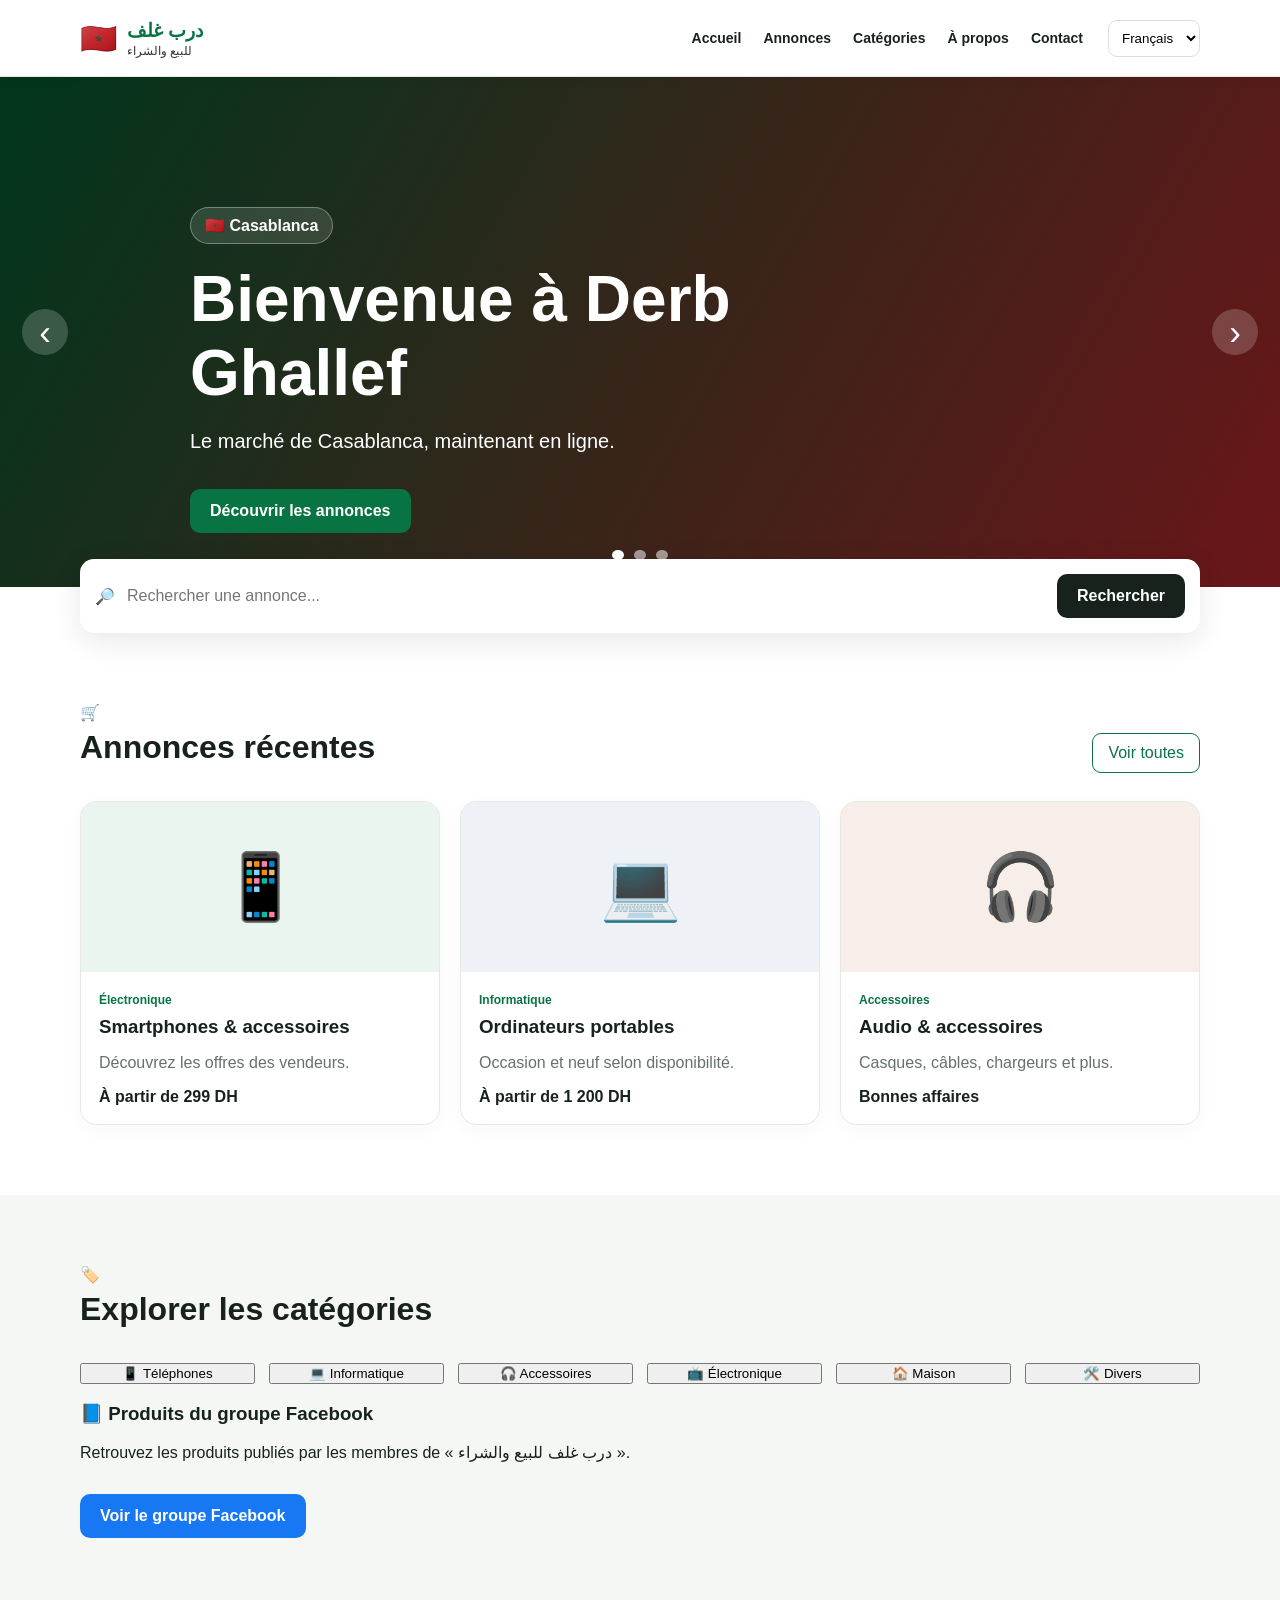
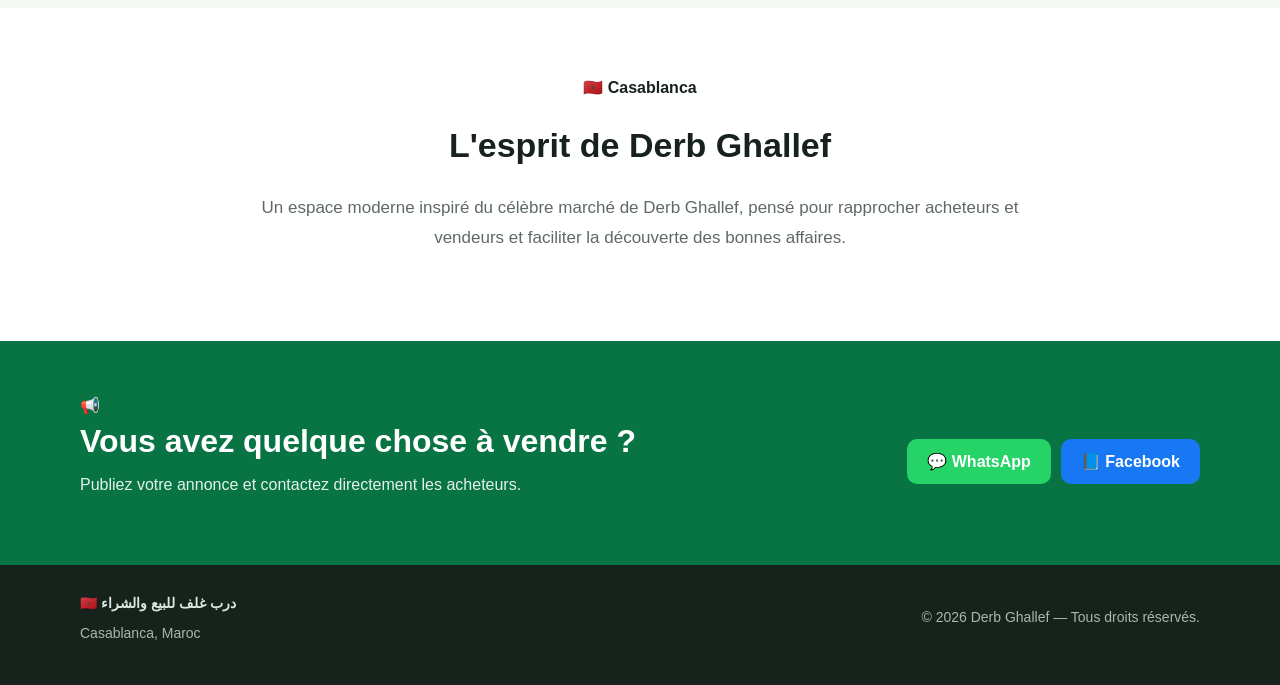
==== commit c04ec368: "Update index.html" ====
--- a/index.html
+++ b/index.html
@@ -65,8 +65,21 @@
 <section id="categories" class="section alt">
 <div class="container"><div class="section-head"><div><span class="eyebrow">🏷️</span><h2 data-i18n="explore">Explorer les catégories</h2></div></div>
 <div class="categories">
-  <div>📱 <span data-i18n="cat1">Téléphones</span></div><div>💻 <span data-i18n="cat2">Informatique</span></div><div>🎧 <span data-i18n="cat3">Accessoires</span></div><div>📺 <span data-i18n="cat4">Électronique</span></div><div>🏠 <span data-i18n="cat5">Maison</span></div><div>🛠️ <span data-i18n="cat6">Divers</span></div>
-</div></div>
+  <button class="category-filter" data-category="Téléphones">📱 <span data-i18n="cat1">Téléphones</span></button>
+  <button class="category-filter" data-category="Informatique">💻 <span data-i18n="cat2">Informatique</span></button>
+  <button class="category-filter" data-category="Accessoires">🎧 <span data-i18n="cat3">Accessoires</span></button>
+  <button class="category-filter" data-category="Électronique">📺 <span data-i18n="cat4">Électronique</span></button>
+  <button class="category-filter" data-category="Maison">🏠 <span data-i18n="cat5">Maison</span></button>
+  <button class="category-filter" data-category="Divers">🛠️ <span data-i18n="cat6">Divers</span></button>
+</div>
+
+<div class="group-reference">
+  <h3>📘 Produits du groupe Facebook</h3>
+  <p>Retrouvez les produits publiés par les membres de « درب غلف للبيع والشراء ».</p>
+  <a class="btn facebook" href="https://www.facebook.com/share/g/1dD9e8fF5Z/" target="_blank" rel="noopener">
+    Voir le groupe Facebook
+  </a>
+</div>
 </section>
 
 <section id="apropos" class="section container about"><div class="about-box"><span class="eyebrow">🇲🇦 Casablanca</span><h2 data-i18n="aboutTitle">L'esprit de Derb Ghallef</h2><p data-i18n="aboutText">Un espace moderne inspiré du célèbre marché de Derb Ghallef, pensé pour rapprocher acheteurs et vendeurs et faciliter la découverte des bonnes affaires.</p></div></section>
@@ -76,4 +89,4 @@
 <footer><div class="container footer"><div><strong>🇲🇦 درب غلف للبيع والشراء</strong><p>Casablanca, Maroc</p></div><p>© 2026 Derb Ghallef — <span data-i18n="rights">Tous droits réservés.</span></p></div></footer>
 <script src="script.js"></script>
 </body>
-</html>+</html>
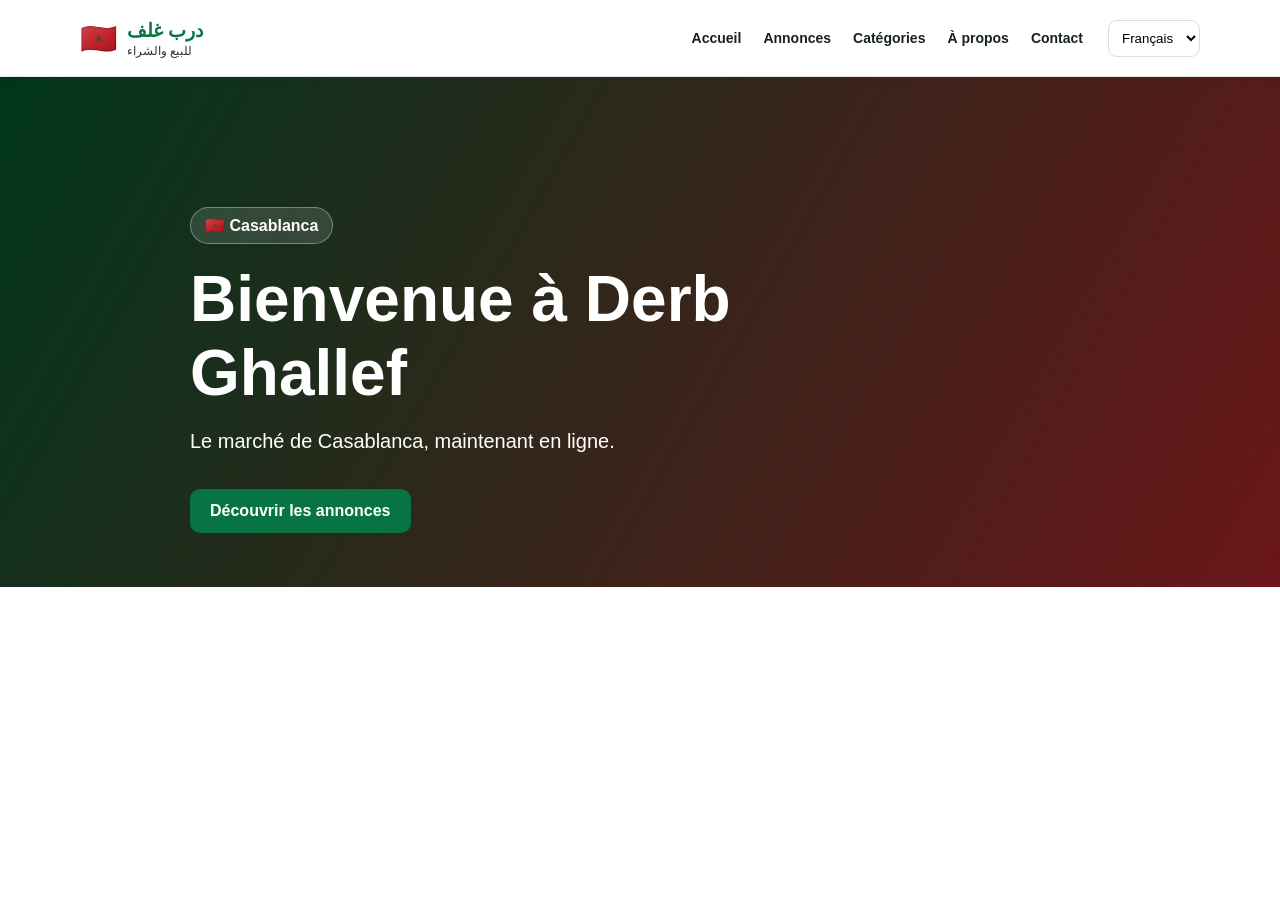
==== commit 065845fd: "Create index.html" ====
--- a/index.html
+++ b/index.html
@@ -3,18 +3,60 @@
 <head>
 <meta charset="UTF-8">
 <meta name="viewport" content="width=device-width, initial-scale=1.0">
-<title>درب غلف للبيع والشراء</title>
-<meta name="description" content="درب غلف للبيع والشراء - سوق درب غلف بالدار البيضاء">
+
+<title>درب غلف للبيع والشراء | Derb Ghallef Casablanca</title>
+
+<meta name="description" content="درب غلف للبيع والشراء في الدار البيضاء. Découvrez les annonces, produits, téléphones, informatique, électronique et bonnes affaires de Derb Ghallef Casablanca.">
+
+<meta name="keywords" content="درب غلف, درب غلف للبيع والشراء, Derb Ghallef, Derb Ghalef, Casablanca, الدار البيضاء, vente, achat, électronique, informatique, téléphones, annonces">
+
+<meta name="robots" content="index, follow">
+<meta name="author" content="درب غلف للبيع والشراء">
+
+<link rel="canonical" href="https://karkouri44-pixel.github.io/derb-ghallef/">
+
+<!-- Partage Facebook / WhatsApp -->
+<meta property="og:type" content="website">
+<meta property="og:locale" content="fr_MA">
+<meta property="og:title" content="درب غلف للبيع والشراء | Derb Ghallef Casablanca">
+<meta property="og:description" content="Vente, achat et bonnes affaires à Derb Ghallef Casablanca.">
+<meta property="og:url" content="https://karkouri44-pixel.github.io/derb-ghallef/">
+<meta property="og:site_name" content="درب غلف للبيع والشراء">
+
+<meta name="twitter:card" content="summary">
+<meta name="twitter:title" content="درب غلف للبيع والشراء | Derb Ghallef Casablanca">
+<meta name="twitter:description" content="Vente, achat et bonnes affaires à Derb Ghallef Casablanca.">
+
+<!-- Données structurées pour Google et les moteurs de recherche IA -->
+<script type="application/ld+json">
+{
+  "@context": "https://schema.org",
+  "@type": "WebSite",
+  "name": "درب غلف للبيع والشراء",
+  "alternateName": "Derb Ghallef Casablanca",
+  "url": "https://karkouri44-pixel.github.io/derb-ghallef/",
+  "description": "Site dédié à la vente, à l'achat et aux annonces autour de Derb Ghallef à Casablanca."
+}
+</script>
+
 <link rel="stylesheet" href="style.css">
 </head>
+
 <body>
+
 <header class="header">
   <div class="container nav">
+
     <a class="brand" href="#accueil">
       <span class="flag">🇲🇦</span>
-      <span><strong data-i18n="brand">درب غلف</strong><small data-i18n="brandSub">للبيع والشراء</small></span>
+      <span>
+        <strong data-i18n="brand">درب غلف</strong>
+        <small data-i18n="brandSub">للبيع والشراء</small>
+      </span>
     </a>
+
     <button class="menu-btn" aria-label="Menu">☰</button>
+
     <nav id="navLinks">
       <a href="#accueil" data-i18n="home">Accueil</a>
       <a href="#annonces" data-i18n="ads">Annonces</a>
@@ -22,71 +64,52 @@
       <a href="#apropos" data-i18n="about">À propos</a>
       <a href="#contact" data-i18n="contact">Contact</a>
     </nav>
+
     <select id="language" aria-label="Language">
-      <option value="ar">العربية</option><option value="fr" selected>Français</option><option value="en">English</option>
+      <option value="ar">العربية</option>
+      <option value="fr" selected>Français</option>
+      <option value="en">English</option>
     </select>
+
   </div>
 </header>
 
 <main id="accueil">
+
 <section class="hero">
   <div class="slider">
+
     <div class="slide active">
       <div class="slide-bg bg1"></div>
-      <div class="slide-content"><span class="badge">🇲🇦 Casablanca</span><h1 data-i18n="welcome">Bienvenue à Derb Ghallef</h1><p data-i18n="heroText">Le marché de Casablanca, maintenant en ligne.</p><a href="#annonces" class="btn" data-i18n="discover">Découvrir les annonces</a></div>
+      <div class="slide-content">
+        <span class="badge">🇲🇦 Casablanca</span>
+
+        <h1 data-i18n="welcome">
+          Bienvenue à Derb Ghallef
+        </h1>
+
+        <p data-i18n="heroText">
+          Le marché de Casablanca, maintenant en ligne.
+        </p>
+
+        <a href="#annonces" class="btn" data-i18n="discover">
+          Découvrir les annonces
+        </a>
+      </div>
     </div>
+
     <div class="slide">
       <div class="slide-bg bg2"></div>
-      <div class="slide-content"><span class="badge">🛍️ Derb Ghallef</span><h1 data-i18n="market">Le cœur du marché</h1><p data-i18n="marketText">Découvrez boutiques, produits et bonnes affaires.</p><a href="#categories" class="btn" data-i18n="browse">Parcourir les catégories</a></div>
-    </div>
-    <div class="slide">
-      <div class="slide-bg bg3"></div>
-      <div class="slide-content"><span class="badge">📱 Vente & Achat</span><h1 data-i18n="digital">Derb Ghallef en version digitale</h1><p data-i18n="digitalText">Publiez, recherchez et contactez directement les vendeurs.</p><a href="#contact" class="btn" data-i18n="publish">Publier une annonce</a></div>
-    </div>
-    <button class="prev" aria-label="Previous">‹</button><button class="next" aria-label="Next">›</button>
-    <div class="dots"><button class="dot active"></button><button class="dot"></button><button class="dot"></button></div>
-  </div>
-</section>
 
-<section class="quick container">
-  <div><span>🔎</span><input id="search" data-i18n-placeholder="search" placeholder="Rechercher une annonce..."></div>
-  <a href="#categories" class="btn dark" data-i18n="searchBtn">Rechercher</a>
-</section>
+      <div class="slide-content">
+        <span class="badge">🛍️ Derb Ghallef</span>
 
-<section id="annonces" class="section container">
-  <div class="section-head"><div><span class="eyebrow">🛒</span><h2 data-i18n="latest">Annonces récentes</h2></div><a href="#contact" class="outline" data-i18n="allAds">Voir toutes</a></div>
-  <div class="cards">
-    <article class="card"><div class="card-img phone">📱</div><div class="card-body"><span class="tag">Électronique</span><h3>Smartphones & accessoires</h3><p>Découvrez les offres des vendeurs.</p><strong>À partir de 299 DH</strong></div></article>
-    <article class="card"><div class="card-img computer">💻</div><div class="card-body"><span class="tag">Informatique</span><h3>Ordinateurs portables</h3><p>Occasion et neuf selon disponibilité.</p><strong>À partir de 1 200 DH</strong></div></article>
-    <article class="card"><div class="card-img accessories">🎧</div><div class="card-body"><span class="tag">Accessoires</span><h3>Audio & accessoires</h3><p>Casques, câbles, chargeurs et plus.</p><strong>Bonnes affaires</strong></div></article>
-  </div>
-</section>
+        <h1 data-i18n="market">
+          Le cœur du marché
+        </h1>
 
-<section id="categories" class="section alt">
-<div class="container"><div class="section-head"><div><span class="eyebrow">🏷️</span><h2 data-i18n="explore">Explorer les catégories</h2></div></div>
-<div class="categories">
-  <button class="category-filter" data-category="Téléphones">📱 <span data-i18n="cat1">Téléphones</span></button>
-  <button class="category-filter" data-category="Informatique">💻 <span data-i18n="cat2">Informatique</span></button>
-  <button class="category-filter" data-category="Accessoires">🎧 <span data-i18n="cat3">Accessoires</span></button>
-  <button class="category-filter" data-category="Électronique">📺 <span data-i18n="cat4">Électronique</span></button>
-  <button class="category-filter" data-category="Maison">🏠 <span data-i18n="cat5">Maison</span></button>
-  <button class="category-filter" data-category="Divers">🛠️ <span data-i18n="cat6">Divers</span></button>
-</div>
+        <p data-i18n="marketText">
+          Découvrez boutiques, produits et bonnes affaires.
+        </p>
 
-<div class="group-reference">
-  <h3>📘 Produits du groupe Facebook</h3>
-  <p>Retrouvez les produits publiés par les membres de « درب غلف للبيع والشراء ».</p>
-  <a class="btn facebook" href="https://www.facebook.com/share/g/1dD9e8fF5Z/" target="_blank" rel="noopener">
-    Voir le groupe Facebook
-  </a>
-</div>
-</section>
-
-<section id="apropos" class="section container about"><div class="about-box"><span class="eyebrow">🇲🇦 Casablanca</span><h2 data-i18n="aboutTitle">L'esprit de Derb Ghallef</h2><p data-i18n="aboutText">Un espace moderne inspiré du célèbre marché de Derb Ghallef, pensé pour rapprocher acheteurs et vendeurs et faciliter la découverte des bonnes affaires.</p></div></section>
-
-<section id="contact" class="cta"><div class="container cta-inner"><div><span class="eyebrow">📢</span><h2 data-i18n="ctaTitle">Vous avez quelque chose à vendre ?</h2><p data-i18n="ctaText">Publiez votre annonce et contactez directement les acheteurs.</p></div><div class="actions"><a class="btn whatsapp" href="https://wa.me/212663733462" target="_blank">💬 WhatsApp</a><a class="btn facebook" href="https://www.facebook.com/share/g/1dD9e8fF5Z/" target="_blank">📘 Facebook</a></div></div></section>
-</main>
-<footer><div class="container footer"><div><strong>🇲🇦 درب غلف للبيع والشراء</strong><p>Casablanca, Maroc</p></div><p>© 2026 Derb Ghallef — <span data-i18n="rights">Tous droits réservés.</span></p></div></footer>
-<script src="script.js"></script>
-</body>
-</html>
+       
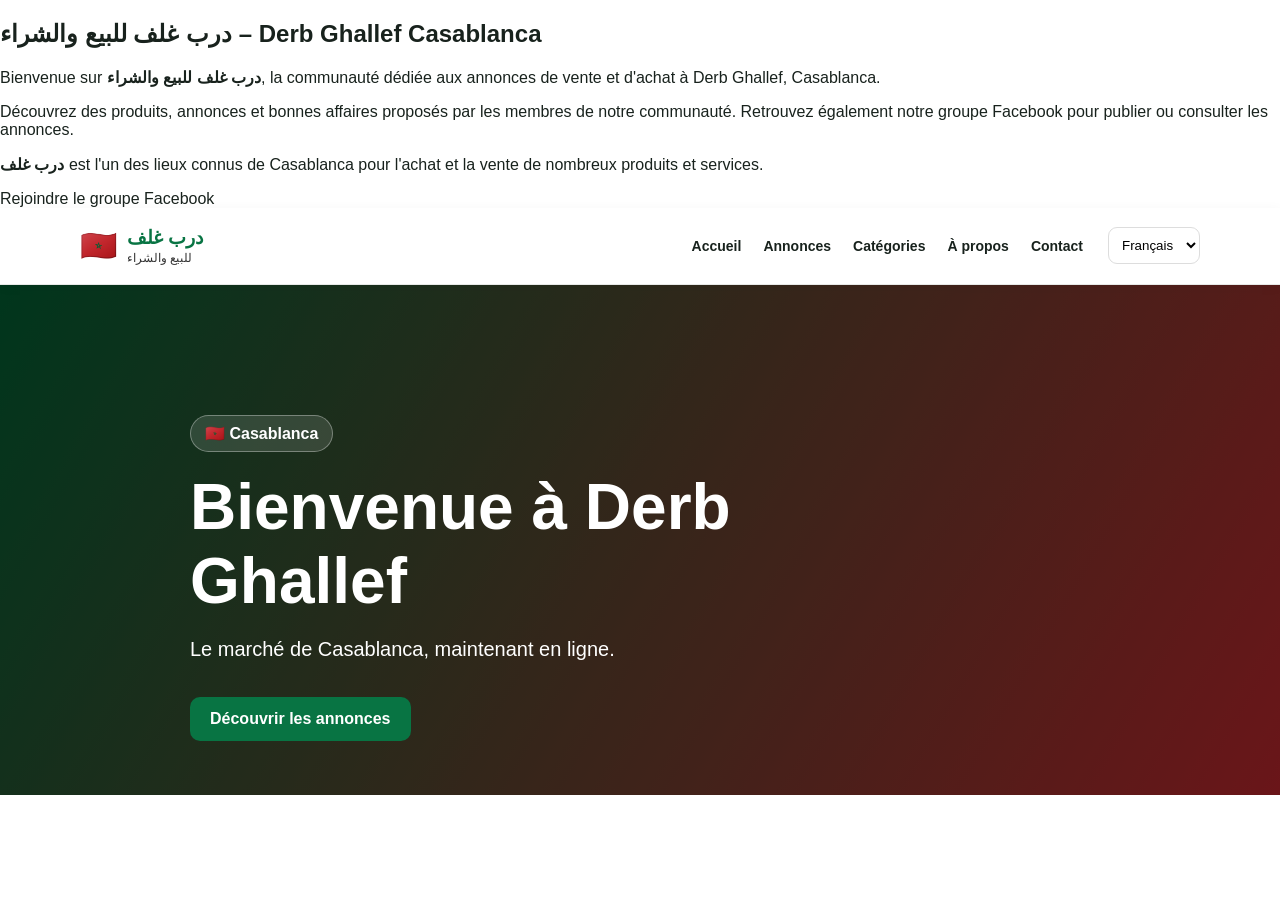
==== commit 53e68a28: "Update index.html" ====
--- a/index.html
+++ b/index.html
@@ -41,7 +41,68 @@
 
 <link rel="stylesheet" href="style.css">
 </head>
+  <!-- SEO Derb Ghallef -->
+<title>درب غلف للبيع والشراء | Derb Ghallef Casablanca</title>
 
+<meta name="description" content="درب غلف للبيع والشراء à Casablanca. Découvrez les produits, annonces et offres de notre communauté Derb Ghallef. Rejoignez notre groupe Facebook.">
+
+<meta name="keywords" content="درب غلف, Derb Ghallef, Derb Ghalef, Casablanca, vente, achat, بيع, شراء, سوق درب غلف">
+
+<meta name="robots" content="index, follow">
+
+<link rel="canonical" href="https://karkouri44-pixel.github.io/derb-ghallef/">
+
+<meta property="og:title" content="درب غلف للبيع والشراء | Derb Ghallef">
+<meta property="og:description" content="Découvrez les produits et annonces de la communauté درب غلف للبيع والشراء à Casablanca.">
+<meta property="og:type" content="website">
+<meta property="og:url" content="https://karkouri44-pixel.github.io/derb-ghallef/">
+<meta property="og:locale" content="fr_FR">
+
+<!-- Groupe Facebook -->
+<meta property="og:see_also" content="https://www.facebook.com/share/g/1FZzZLJjR7/">
+
+<!-- Données structurées pour Google -->
+<script type="application/ld+json">
+{
+  "@context": "https://schema.org",
+  "@type": "WebSite",
+  "name": "درب غلف للبيع والشراء",
+  "alternateName": "Derb Ghallef",
+  "url": "https://karkouri44-pixel.github.io/derb-ghallef/",
+  "description": "Site de la communauté درب غلف للبيع والشراء à Casablanca.",
+  "inLanguage": ["fr", "ar"],
+  "sameAs": [
+    "https://www.facebook.com/share/g/1FZzZLJjR7/"
+  ]
+}
+</script>
+<section class="seo-section">
+  <h2>درب غلف للبيع والشراء – Derb Ghallef Casablanca</h2>
+
+  <p>
+    Bienvenue sur <strong>درب غلف للبيع والشراء</strong>, la communauté dédiée
+    aux annonces de vente et d'achat à Derb Ghallef, Casablanca.
+  </p>
+
+  <p>
+    Découvrez des produits, annonces et bonnes affaires proposés par les
+    membres de notre communauté. Retrouvez également notre groupe Facebook
+    pour publier ou consulter les annonces.
+  </p>
+
+  <p>
+    <strong>درب غلف</strong> est l'un des lieux connus de Casablanca pour
+    l'achat et la vente de nombreux produits et services.
+  </p>
+
+  <a
+    href="https://www.facebook.com/share/g/1FZzZLJjR7/"
+    target="_blank"
+    rel="noopener"
+    class="facebook-seo-button">
+    Rejoindre le groupe Facebook
+  </a>
+</section>
 <body>
 
 <header class="header">
@@ -112,4 +173,4 @@
           Découvrez boutiques, produits et bonnes affaires.
         </p>
 
-       +       
